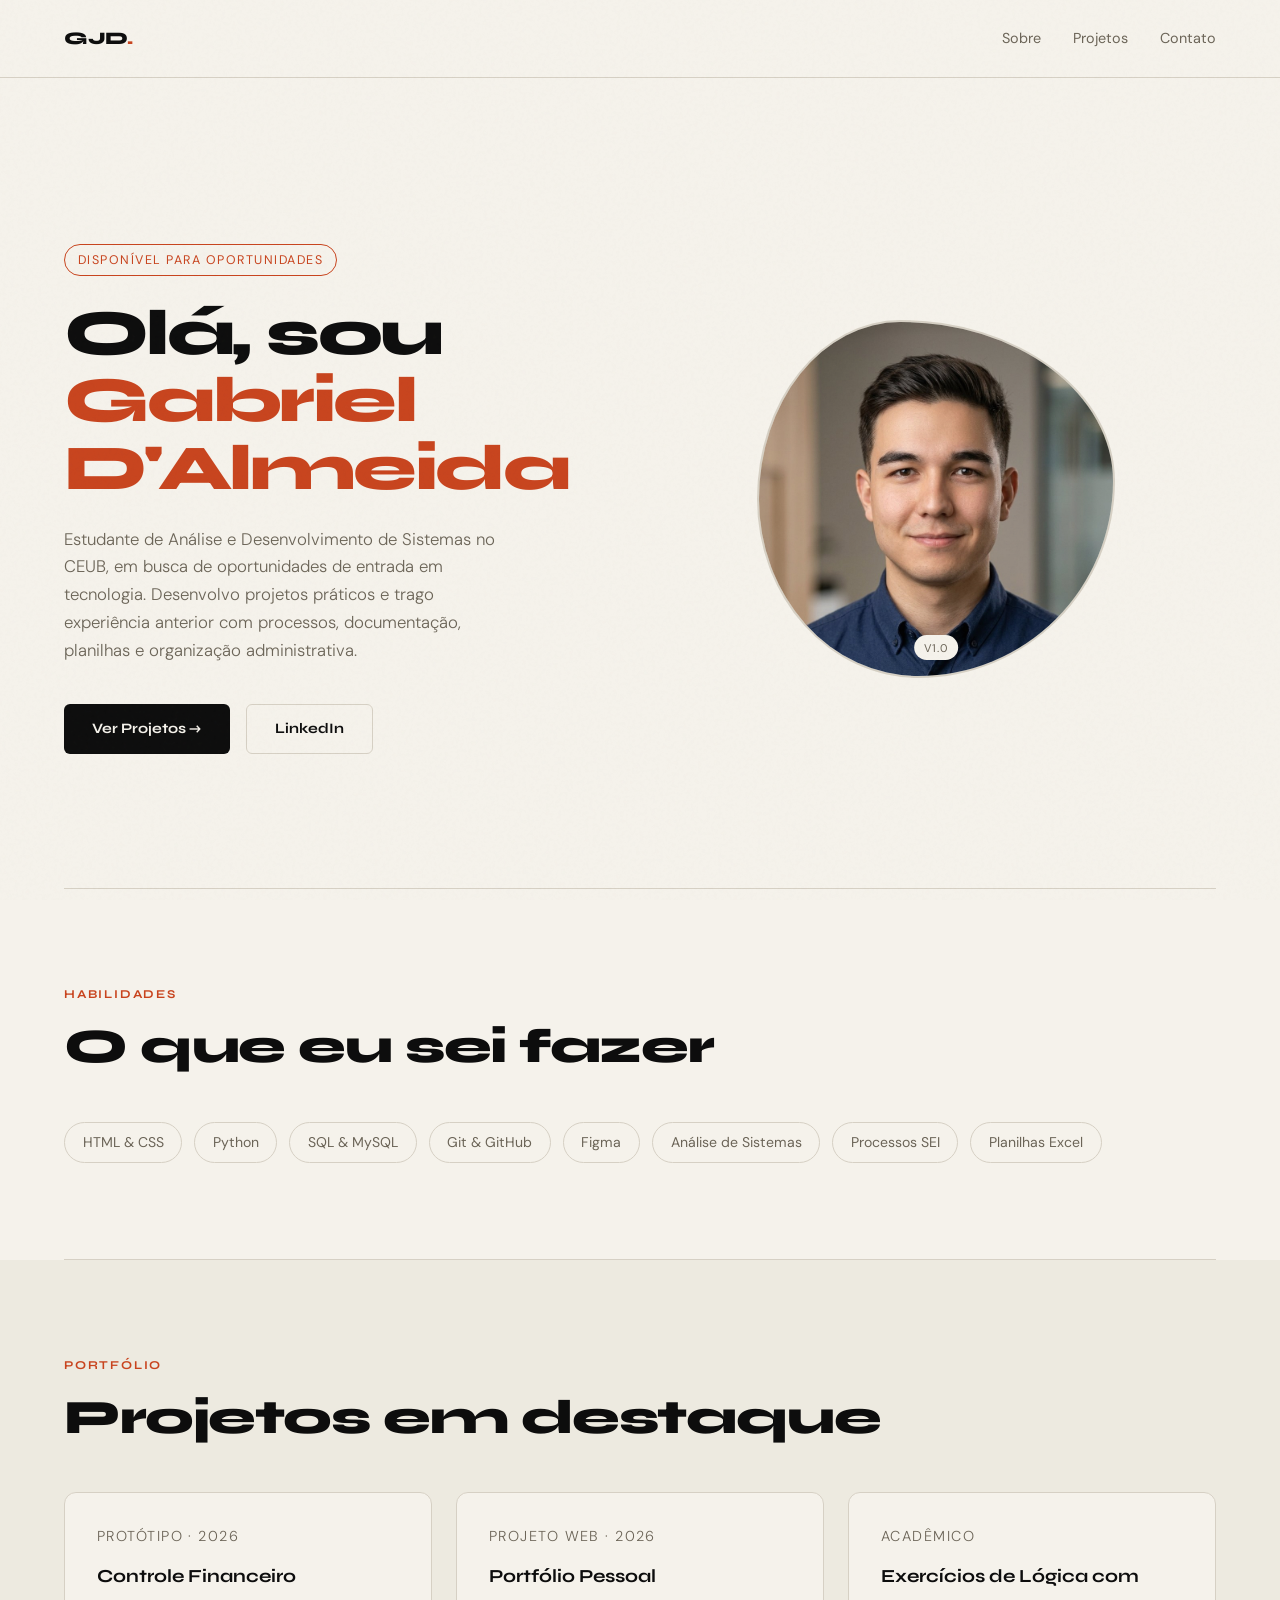
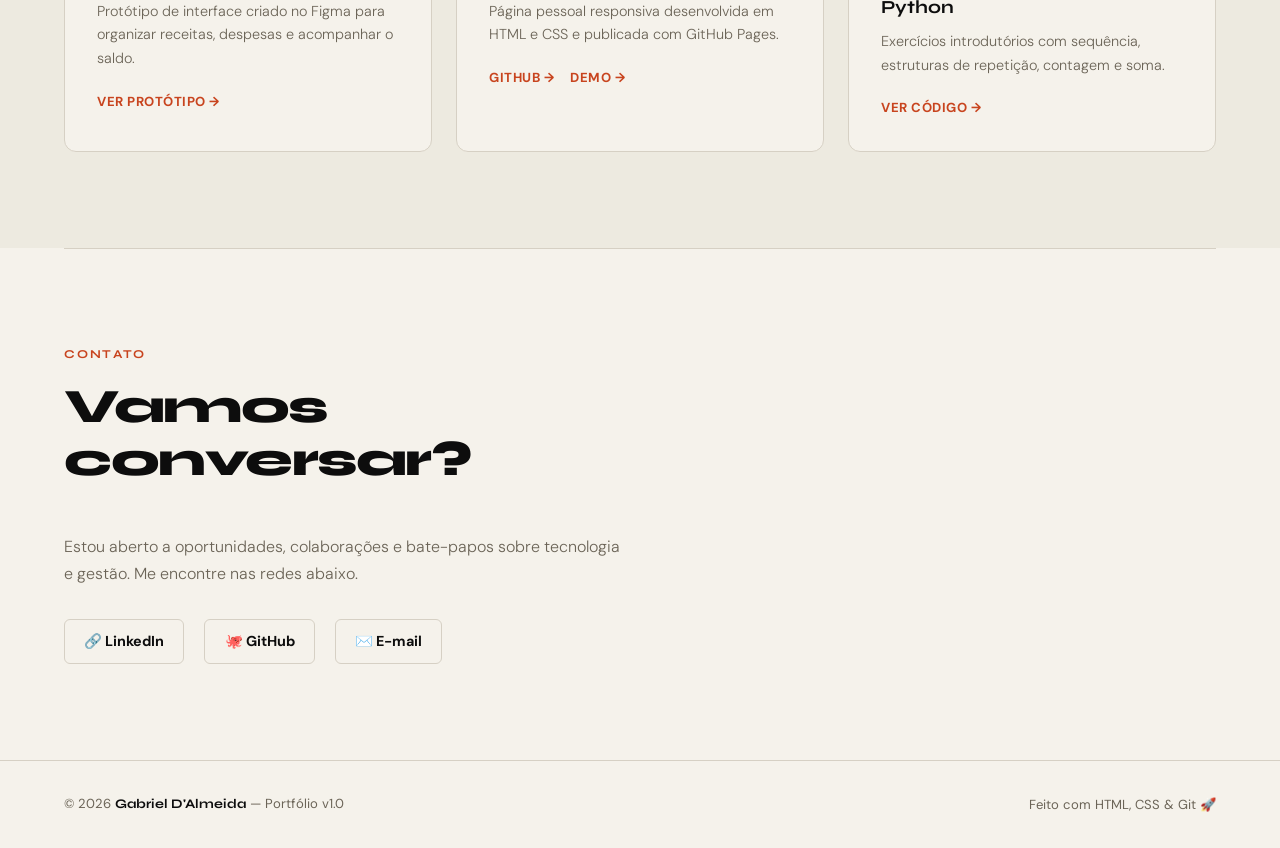
==== index.html @ 01bfbd23 "Publica portfólio na página inicial" ====
<!DOCTYPE html>
<html lang="pt-BR">
<head>
  <meta charset="UTF-8" />
  <meta name="viewport" content="width=device-width, initial-scale=1.0" />
  <title>Gabriel D'Almeida · Portfólio</title>
  <link href="https://fonts.googleapis.com/css2?family=Syne:wght@400;700;800&family=DM+Sans:ital,wght@0,300;0,400;1,300&display=swap" rel="stylesheet" />
  <style>
    :root {
      --ink:    #0d0d0d;
      --paper:  #f5f2eb;
      --accent: #c8441e;
      --muted:  #6b6457;
      --card:   #edeae0;
      --border: #d6d0c4;
      --ff-head: 'Syne', sans-serif;
      --ff-body: 'DM Sans', sans-serif;
      --ease:   cubic-bezier(.22,1,.36,1);
    }
    *, *::before, *::after { box-sizing: border-box; margin: 0; padding: 0; }
    html { scroll-behavior: smooth; }
    body { font-family: var(--ff-body); background: var(--paper); color: var(--ink); line-height: 1.65; overflow-x: hidden; }
    a { color: inherit; text-decoration: none; }
    body::before {
      content: ''; position: fixed; inset: 0;
      background-image: url("data:image/svg+xml,%3Csvg viewBox='0 0 256 256' xmlns='http://www.w3.org/2000/svg'%3E%3Cfilter id='n'%3E%3CfeTurbulence type='fractalNoise' baseFrequency='0.9' numOctaves='4' stitchTiles='stitch'/%3E%3C/filter%3E%3Crect width='100%25' height='100%25' filter='url(%23n)' opacity='0.04'/%3E%3C/svg%3E");
      pointer-events: none; z-index: 9999; opacity: .5;
    }
    nav { display: flex; justify-content: space-between; align-items: center; padding: 1.5rem 5vw; border-bottom: 1px solid var(--border); position: sticky; top: 0; background: var(--paper); z-index: 100; }
    .logo { font-family: var(--ff-head); font-weight: 800; font-size: 1.1rem; letter-spacing: -.02em; }
    .logo span { color: var(--accent); }
    .nav-links { display: flex; gap: 2rem; font-size: .9rem; color: var(--muted); }
    .nav-links a { transition: color .2s; }
    .nav-links a:hover { color: var(--ink); }
    .hero { display: grid; grid-template-columns: 1fr 1fr; gap: 2rem; align-items: center; padding: 8rem 5vw 6rem; min-height: 90vh; }
    .hero-tag { display: inline-block; font-size: .78rem; letter-spacing: .12em; text-transform: uppercase; color: var(--accent); border: 1px solid var(--accent); padding: .3rem .8rem; border-radius: 2rem; margin-bottom: 1.5rem; animation: fadeUp .6s var(--ease) both; }
    h1 { font-family: var(--ff-head); font-size: clamp(2.4rem, 5vw, 4.2rem); font-weight: 800; line-height: 1.05; letter-spacing: -.04em; animation: fadeUp .6s .1s var(--ease) both; }
    h1 em { font-style: normal; color: var(--accent); }
    .hero-bio { margin-top: 1.5rem; font-size: 1.05rem; color: var(--muted); font-weight: 300; max-width: 440px; animation: fadeUp .6s .2s var(--ease) both; }
    .hero-cta { margin-top: 2.5rem; display: flex; gap: 1rem; flex-wrap: wrap; animation: fadeUp .6s .3s var(--ease) both; }
    .btn { display: inline-flex; align-items: center; gap: .5rem; padding: .75rem 1.75rem; border-radius: .375rem; font-family: var(--ff-head); font-weight: 700; font-size: .9rem; transition: transform .2s var(--ease), box-shadow .2s; cursor: pointer; }
    .btn:hover { transform: translateY(-2px); box-shadow: 0 8px 24px rgba(0,0,0,.12); }
    .btn-primary { background: var(--ink); color: var(--paper); }
    .btn-ghost { border: 1.5px solid var(--border); color: var(--ink); }
    .hero-visual { display: flex; justify-content: center; align-items: center; animation: fadeUp .6s .2s var(--ease) both; }
    .avatar-wrap { width: clamp(220px, 28vw, 360px); aspect-ratio: 1; border-radius: 40% 60% 55% 45% / 50% 45% 55% 50%; background: var(--card); border: 2px solid var(--border); overflow: hidden; position: relative; }
    .avatar-wrap img { width: 100%; height: 100%; object-fit: cover; object-position: top center; }
    .avatar-label { position: absolute; bottom: 1rem; left: 50%; transform: translateX(-50%); font-size: .7rem; letter-spacing: .1em; text-transform: uppercase; color: var(--muted); background: var(--paper); padding: .2rem .6rem; border-radius: 1rem; white-space: nowrap; }
    section { padding: 6rem 5vw; }
    .section-label { font-family: var(--ff-head); font-weight: 700; font-size: .75rem; letter-spacing: .15em; text-transform: uppercase; color: var(--accent); margin-bottom: 1rem; }
    h2 { font-family: var(--ff-head); font-size: clamp(1.8rem, 4vw, 3rem); font-weight: 800; letter-spacing: -.03em; line-height: 1.1; margin-bottom: 3rem; }
    .divider { height: 1px; background: var(--border); margin: 0 5vw; }
    .skills-grid { display: flex; flex-wrap: wrap; gap: .75rem; }
    .skill-chip { padding: .5rem 1.1rem; border: 1px solid var(--border); border-radius: 2rem; font-size: .88rem; color: var(--muted); transition: border-color .2s, color .2s; }
    .skill-chip:hover { border-color: var(--accent); color: var(--ink); }
    #projetos { background: var(--card); }
    .projects-grid { display: grid; grid-template-columns: repeat(auto-fill, minmax(300px, 1fr)); gap: 1.5rem; }
    .project-card { background: var(--paper); border: 1px solid var(--border); border-radius: .75rem; padding: 2rem; transition: transform .25s var(--ease), box-shadow .25s; position: relative; overflow: hidden; }
    .project-card::before { content: ''; position: absolute; top: 0; left: 0; right: 0; height: 3px; background: var(--accent); transform: scaleX(0); transform-origin: left; transition: transform .3s var(--ease); }
    .project-card:hover { transform: translateY(-4px); box-shadow: 0 16px 40px rgba(0,0,0,.08); }
    .project-card:hover::before { transform: scaleX(1); }
    .project-type { font-size: .72rem; letter-spacing: .1em; text-transform: uppercase; color: var(--muted); margin-bottom: .75rem; }
    .project-card h3 { font-family: var(--ff-head); font-weight: 700; font-size: 1.15rem; margin-bottom: .5rem; }
    .project-card p { font-size: .9rem; color: var(--muted); font-weight: 300; }
    .project-links { margin-top: 1.25rem; display: flex; gap: 1rem; }
    .project-links a { font-size: .82rem; font-weight: 700; color: var(--accent); letter-spacing: .04em; text-transform: uppercase; transition: opacity .2s; }
    .project-links a:hover { opacity: .7; }
    .contact-inner { max-width: 560px; }
    .contact-inner p { color: var(--muted); font-weight: 300; margin-bottom: 2rem; }
    .social-links { display: flex; gap: 1.25rem; flex-wrap: wrap; }
    .social-link { display: flex; align-items: center; gap: .5rem; font-size: .9rem; font-weight: 700; border: 1.5px solid var(--border); padding: .6rem 1.2rem; border-radius: .375rem; transition: border-color .2s, background .2s; }
    .social-link:hover { border-color: var(--ink); background: var(--card); }
    footer { padding: 2rem 5vw; border-top: 1px solid var(--border); display: flex; justify-content: space-between; align-items: center; flex-wrap: wrap; gap: 1rem; font-size: .82rem; color: var(--muted); }
    footer strong { font-family: var(--ff-head); color: var(--ink); }
    @keyframes fadeUp { from { opacity: 0; transform: translateY(24px); } to { opacity: 1; transform: translateY(0); } }
    @media (max-width: 768px) {
      .hero { grid-template-columns: 1fr; padding: 5rem 5vw 3rem; min-height: auto; }
      .hero-visual { order: -1; }
      .avatar-wrap { width: 180px; }
      .nav-links { display: none; }
    }
  </style>
</head>
<body>

  <nav>
    <div class="logo">GJD<span>.</span></div>
    <div class="nav-links">
      <a href="#sobre">Sobre</a>
      <a href="#projetos">Projetos</a>
      <a href="#contato">Contato</a>
    </div>
  </nav>

  <section class="hero" id="sobre">
    <div class="hero-text">
      <span class="hero-tag">Disponível para oportunidades</span>
      <h1>Olá, sou<br /><em>Gabriel<br />D'Almeida</em></h1>
      <p class="hero-bio">
        Estudante de Análise e Desenvolvimento de Sistemas no CEUB, em busca de oportunidades de entrada em tecnologia. Desenvolvo projetos práticos e trago experiência anterior com processos, documentação, planilhas e organização administrativa.
      </p>
      <div class="hero-cta">
        <a href="#projetos" class="btn btn-primary">Ver Projetos →</a>
        <a href="https://linkedin.com/in/gabriel-d-almeida-02ba99199" target="_blank" class="btn btn-ghost">LinkedIn</a>
      </div>
    </div>
    <div class="hero-visual">
      <div class="avatar-wrap">
        <img src="[data-uri]" alt="Gabriel D'Almeida" />
        <span class="avatar-label">v1.0</span>
      </div>
    </div>
  </section>

  <div class="divider"></div>

  <section id="habilidades">
    <p class="section-label">Habilidades</p>
    <h2>O que eu sei fazer</h2>
    <div class="skills-grid">
      <span class="skill-chip">HTML &amp; CSS</span>
      <span class="skill-chip">Python</span>
      <span class="skill-chip">SQL &amp; MySQL</span>
      <span class="skill-chip">Git &amp; GitHub</span>
      <span class="skill-chip">Figma</span>
      <span class="skill-chip">Análise de Sistemas</span>
      <span class="skill-chip">Processos SEI</span>
      <span class="skill-chip">Planilhas Excel</span>
    </div>
  </section>

  <div class="divider"></div>

  <section id="projetos">
    <p class="section-label">Portfólio</p>
    <h2>Projetos em destaque</h2>
    <div class="projects-grid">

      <div class="project-card">
        <p class="project-type">Protótipo · 2026</p>
        <h3>Controle Financeiro</h3>
        <p>Protótipo de interface criado no Figma para organizar receitas, despesas e acompanhar o saldo.</p>
        <div class="project-links">
          <a href="https://www.figma.com/community/file/1637986220810727551" target="_blank">Ver protótipo →</a>
        </div>
      </div>

      <div class="project-card">
        <p class="project-type">Projeto web · 2026</p>
        <h3>Portfólio Pessoal</h3>
        <p>Página pessoal responsiva desenvolvida em HTML e CSS e publicada com GitHub Pages.</p>
        <div class="project-links">
          <a href="https://github.com/gabrieldalmeida0/g" target="_blank">GitHub →</a>
          <a href="https://gabrieldalmeida0.github.io/g" target="_blank">Demo →</a>
        </div>
      </div>

      <div class="project-card">
        <p class="project-type">Acadêmico</p>
        <h3>Exercícios de Lógica com Python</h3>
        <p>Exercícios introdutórios com sequência, estruturas de repetição, contagem e soma.</p>
        <div class="project-links">
          <a href="https://github.com/gabrieldalmeida0/g/blob/main/academico/exercicios-python/phyton1" target="_blank">Ver código →</a>
        </div>
      </div>

    </div>
  </section>

  <div class="divider"></div>

  <section id="contato">
    <p class="section-label">Contato</p>
    <div class="contact-inner">
      <h2>Vamos conversar?</h2>
      <p>Estou aberto a oportunidades, colaborações e bate-papos sobre tecnologia e gestão. Me encontre nas redes abaixo.</p>
      <div class="social-links">
        <a href="https://linkedin.com/in/gabriel-d-almeida-02ba99199" target="_blank" class="social-link">🔗 LinkedIn</a>
        <a href="https://github.com/gabrieldalmeida0" target="_blank" class="social-link">🐙 GitHub</a>
        <a href="mailto:gabrieljoseveras@gmail.com" class="social-link">✉️ E-mail</a>
      </div>
    </div>
  </section>

  <footer>
    <span>© 2026 <strong>Gabriel D'Almeida</strong> — Portfólio v1.0</span>
    <span>Feito com HTML, CSS &amp; Git 🚀</span>
  </footer>

</body>
</html>
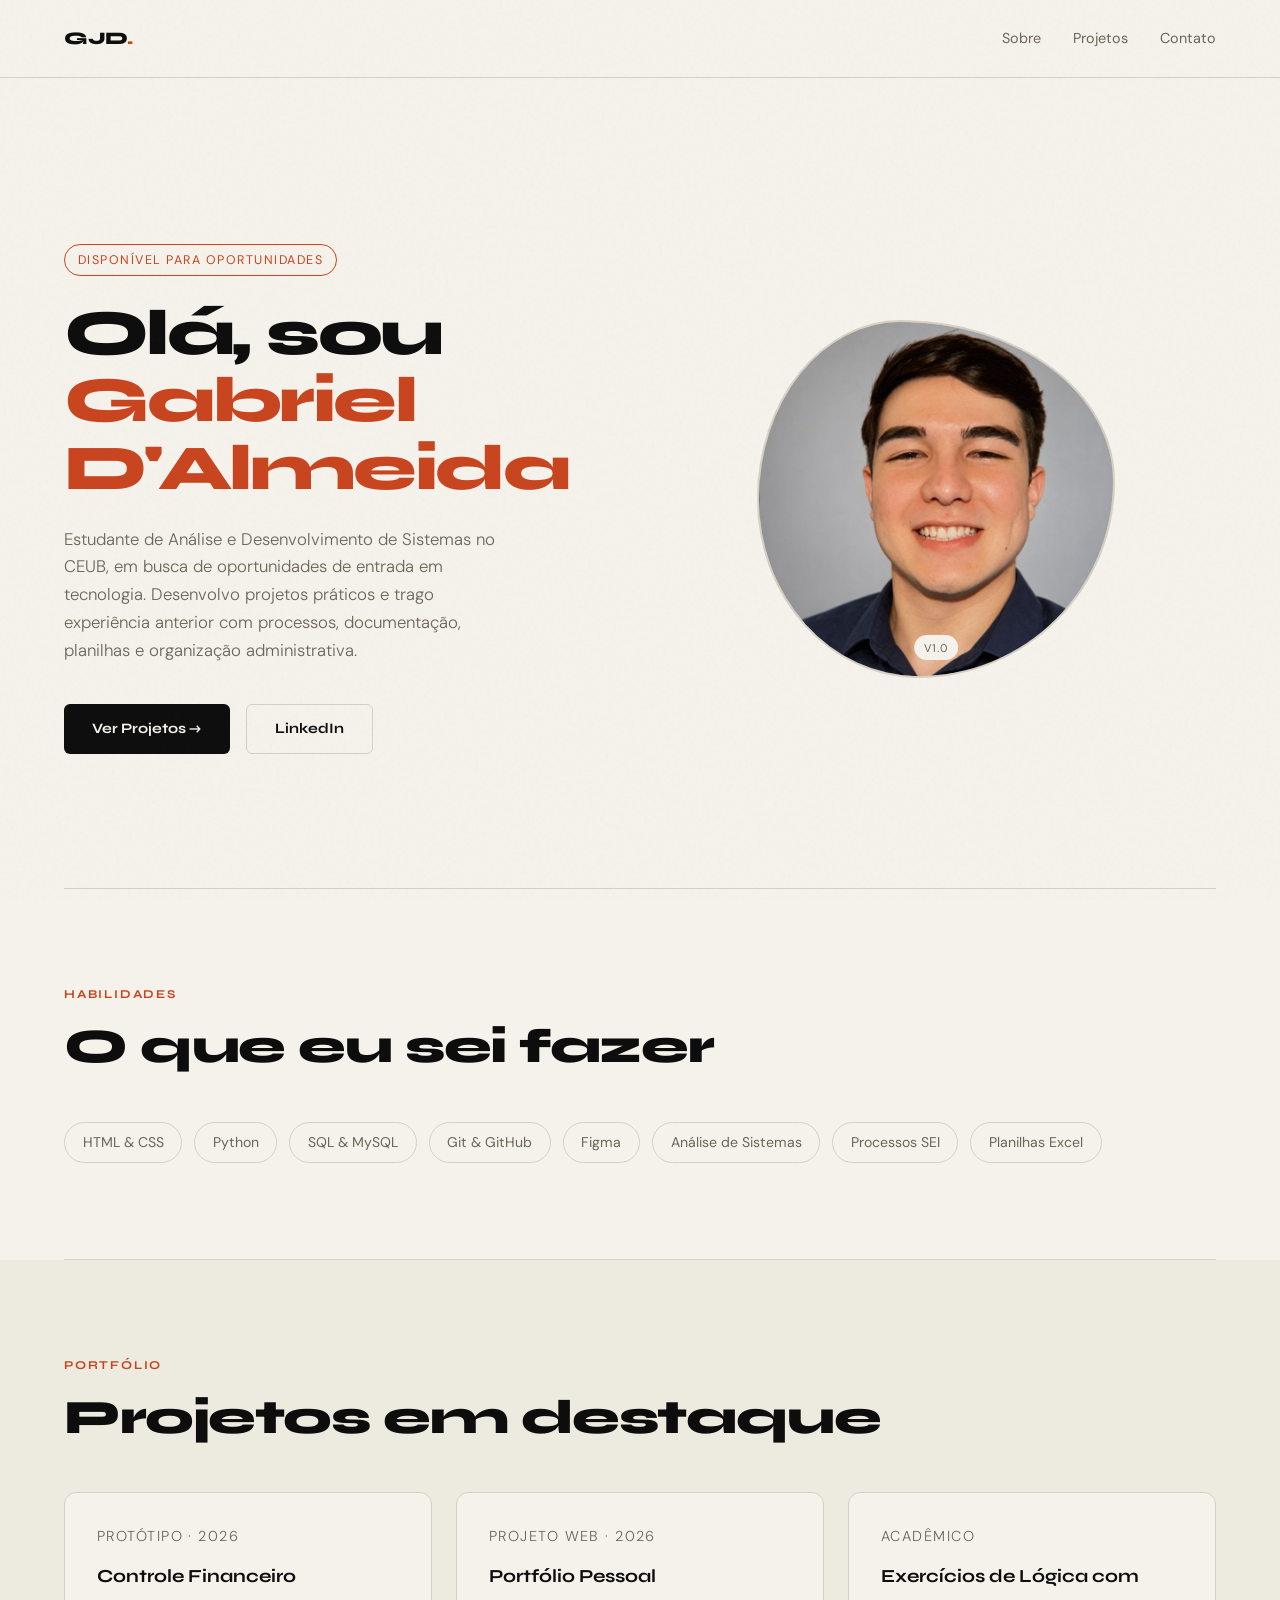
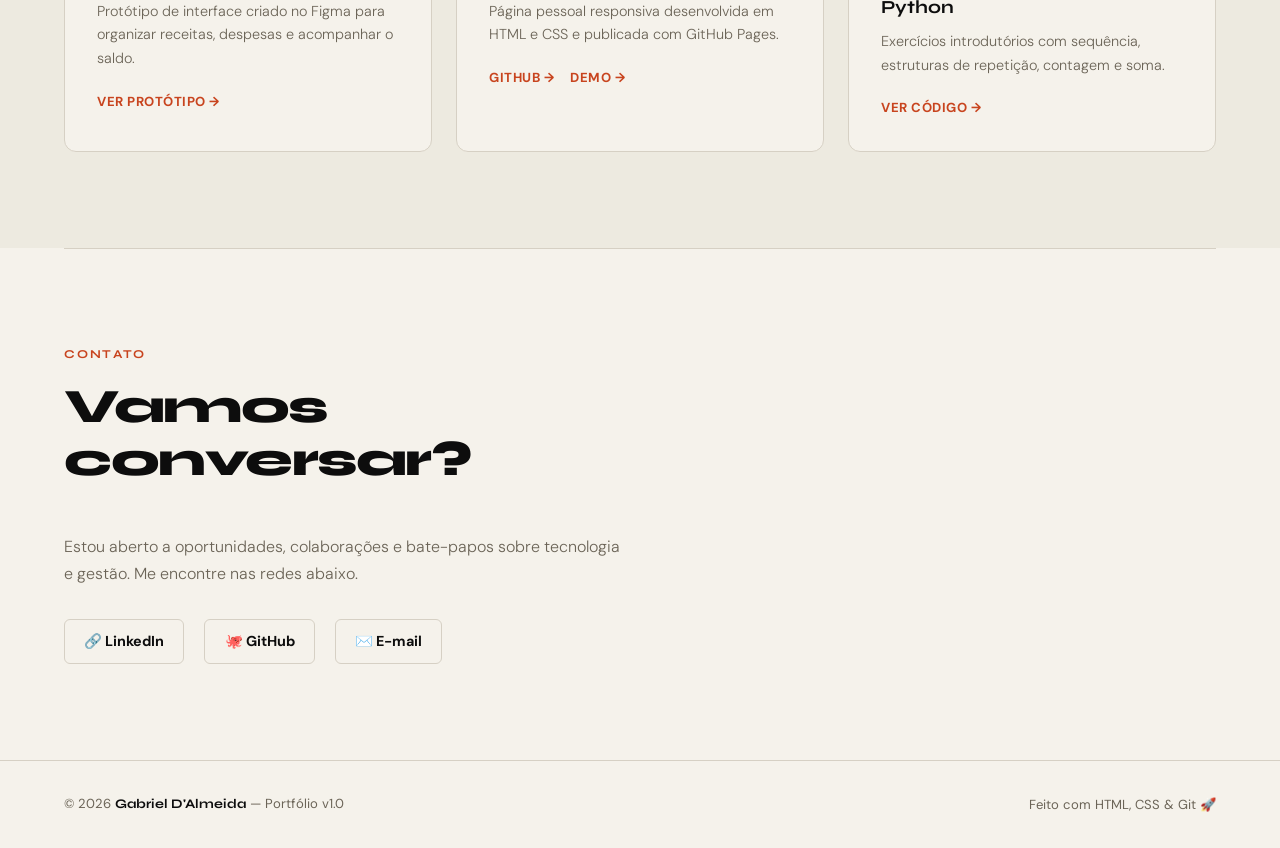
==== commit b35b3140: "Usa a mesma foto profissional do LinkedIn" ====
--- a/index.html
+++ b/index.html
@@ -44,7 +44,7 @@
     .btn-ghost { border: 1.5px solid var(--border); color: var(--ink); }
     .hero-visual { display: flex; justify-content: center; align-items: center; animation: fadeUp .6s .2s var(--ease) both; }
     .avatar-wrap { width: clamp(220px, 28vw, 360px); aspect-ratio: 1; border-radius: 40% 60% 55% 45% / 50% 45% 55% 50%; background: var(--card); border: 2px solid var(--border); overflow: hidden; position: relative; }
-    .avatar-wrap img { width: 100%; height: 100%; object-fit: cover; object-position: top center; }
+    .avatar-wrap img { width: 100%; height: 100%; object-fit: cover; object-position: center; transform: scale(1.17); }
     .avatar-label { position: absolute; bottom: 1rem; left: 50%; transform: translateX(-50%); font-size: .7rem; letter-spacing: .1em; text-transform: uppercase; color: var(--muted); background: var(--paper); padding: .2rem .6rem; border-radius: 1rem; white-space: nowrap; }
     section { padding: 6rem 5vw; }
     .section-label { font-family: var(--ff-head); font-weight: 700; font-size: .75rem; letter-spacing: .15em; text-transform: uppercase; color: var(--accent); margin-bottom: 1rem; }
@@ -106,7 +106,7 @@
     </div>
     <div class="hero-visual">
       <div class="avatar-wrap">
-        <img src="[data-uri]" alt="Gabriel D'Almeida" />
+        <img src="[data-uri]" alt="Gabriel D'Almeida" />
         <span class="avatar-label">v1.0</span>
       </div>
     </div>
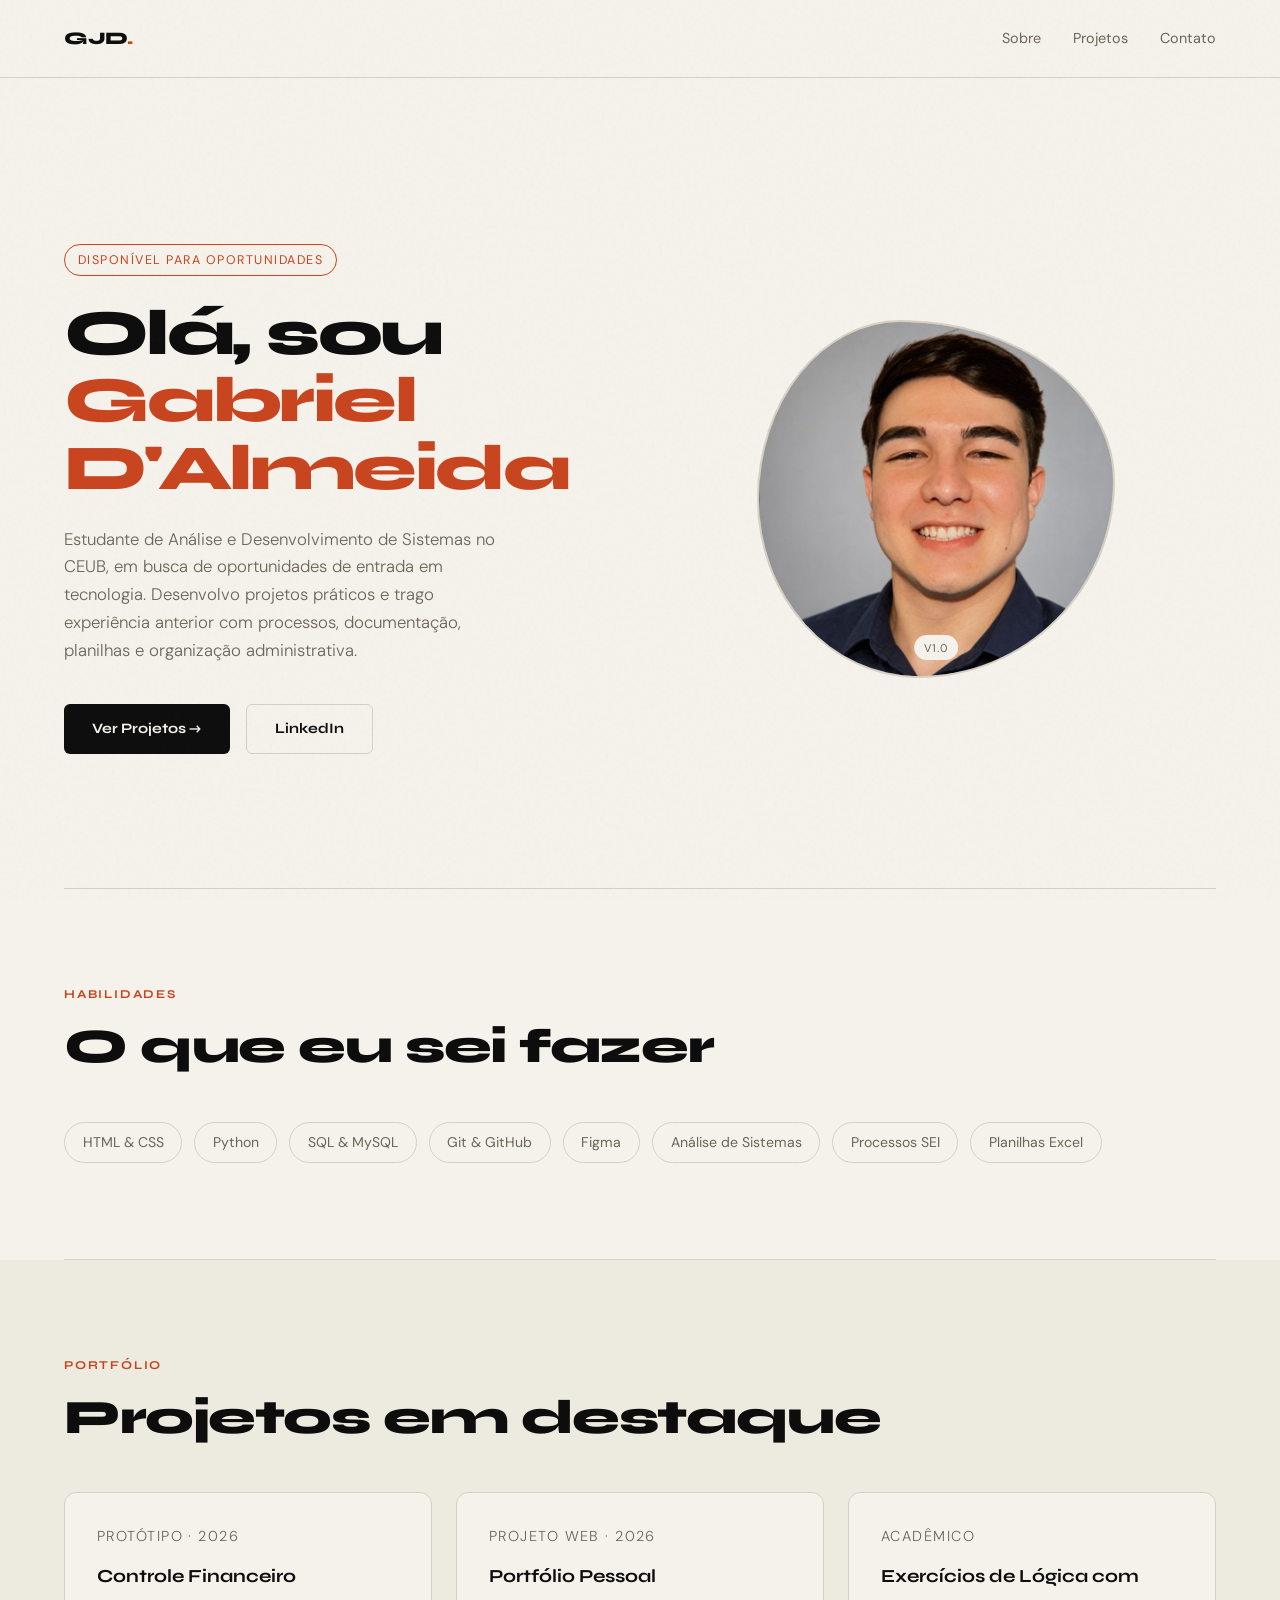
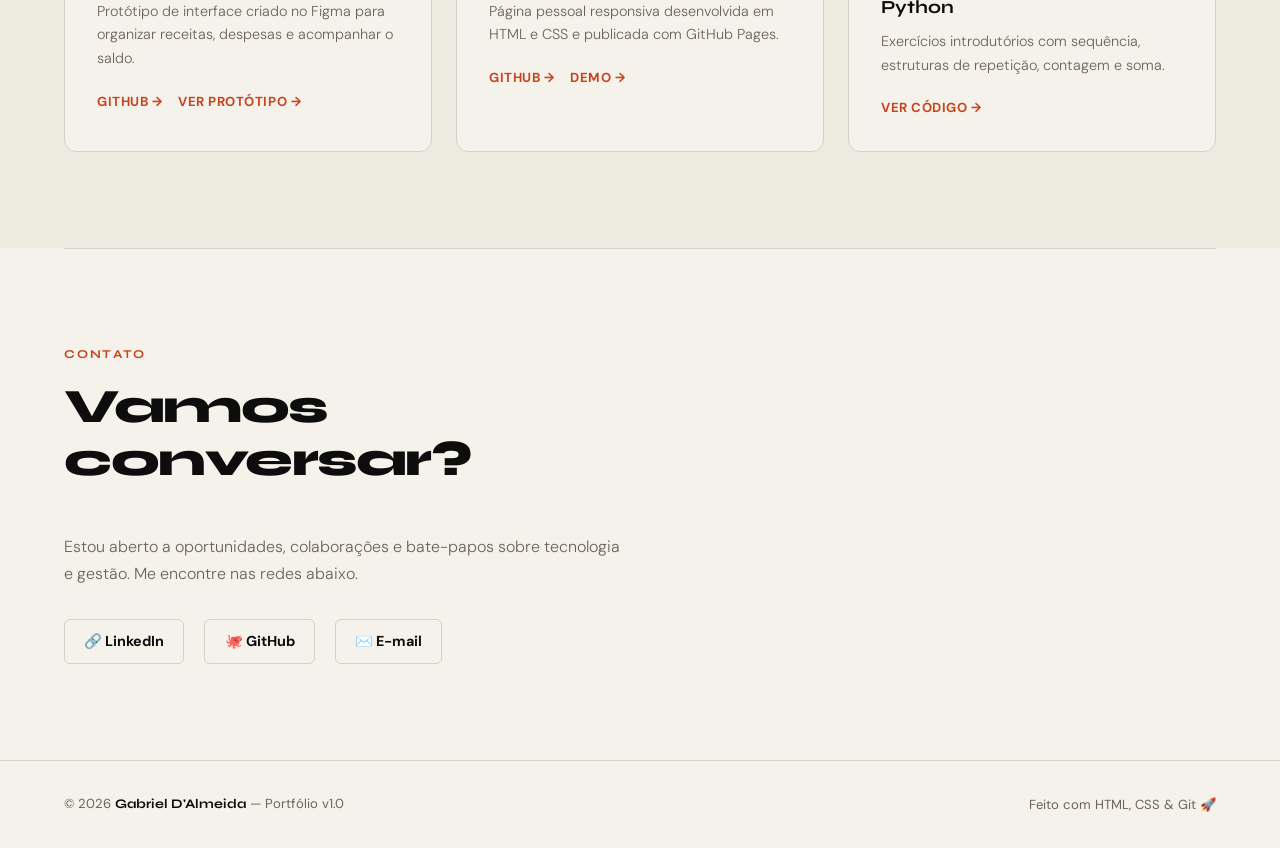
==== commit cb770211: "Atualiza links para os repositórios organizados" ====
--- a/index.html
+++ b/index.html
@@ -141,6 +141,7 @@
         <h3>Controle Financeiro</h3>
         <p>Protótipo de interface criado no Figma para organizar receitas, despesas e acompanhar o saldo.</p>
         <div class="project-links">
+          <a href="https://github.com/gabrieldalmeida0/finance-tracker-ui" target="_blank">GitHub →</a>
           <a href="https://www.figma.com/community/file/1637986220810727551" target="_blank">Ver protótipo →</a>
         </div>
       </div>
@@ -150,8 +151,8 @@
         <h3>Portfólio Pessoal</h3>
         <p>Página pessoal responsiva desenvolvida em HTML e CSS e publicada com GitHub Pages.</p>
         <div class="project-links">
-          <a href="https://github.com/gabrieldalmeida0/g" target="_blank">GitHub →</a>
-          <a href="https://gabrieldalmeida0.github.io/g" target="_blank">Demo →</a>
+          <a href="https://github.com/gabrieldalmeida0/portfolio" target="_blank">GitHub →</a>
+          <a href="https://gabrieldalmeida0.github.io/portfolio" target="_blank">Demo →</a>
         </div>
       </div>
 
@@ -160,7 +161,7 @@
         <h3>Exercícios de Lógica com Python</h3>
         <p>Exercícios introdutórios com sequência, estruturas de repetição, contagem e soma.</p>
         <div class="project-links">
-          <a href="https://github.com/gabrieldalmeida0/g/blob/main/academico/exercicios-python/phyton1" target="_blank">Ver código →</a>
+          <a href="https://github.com/gabrieldalmeida0/python-exercises" target="_blank">Ver código →</a>
         </div>
       </div>
 
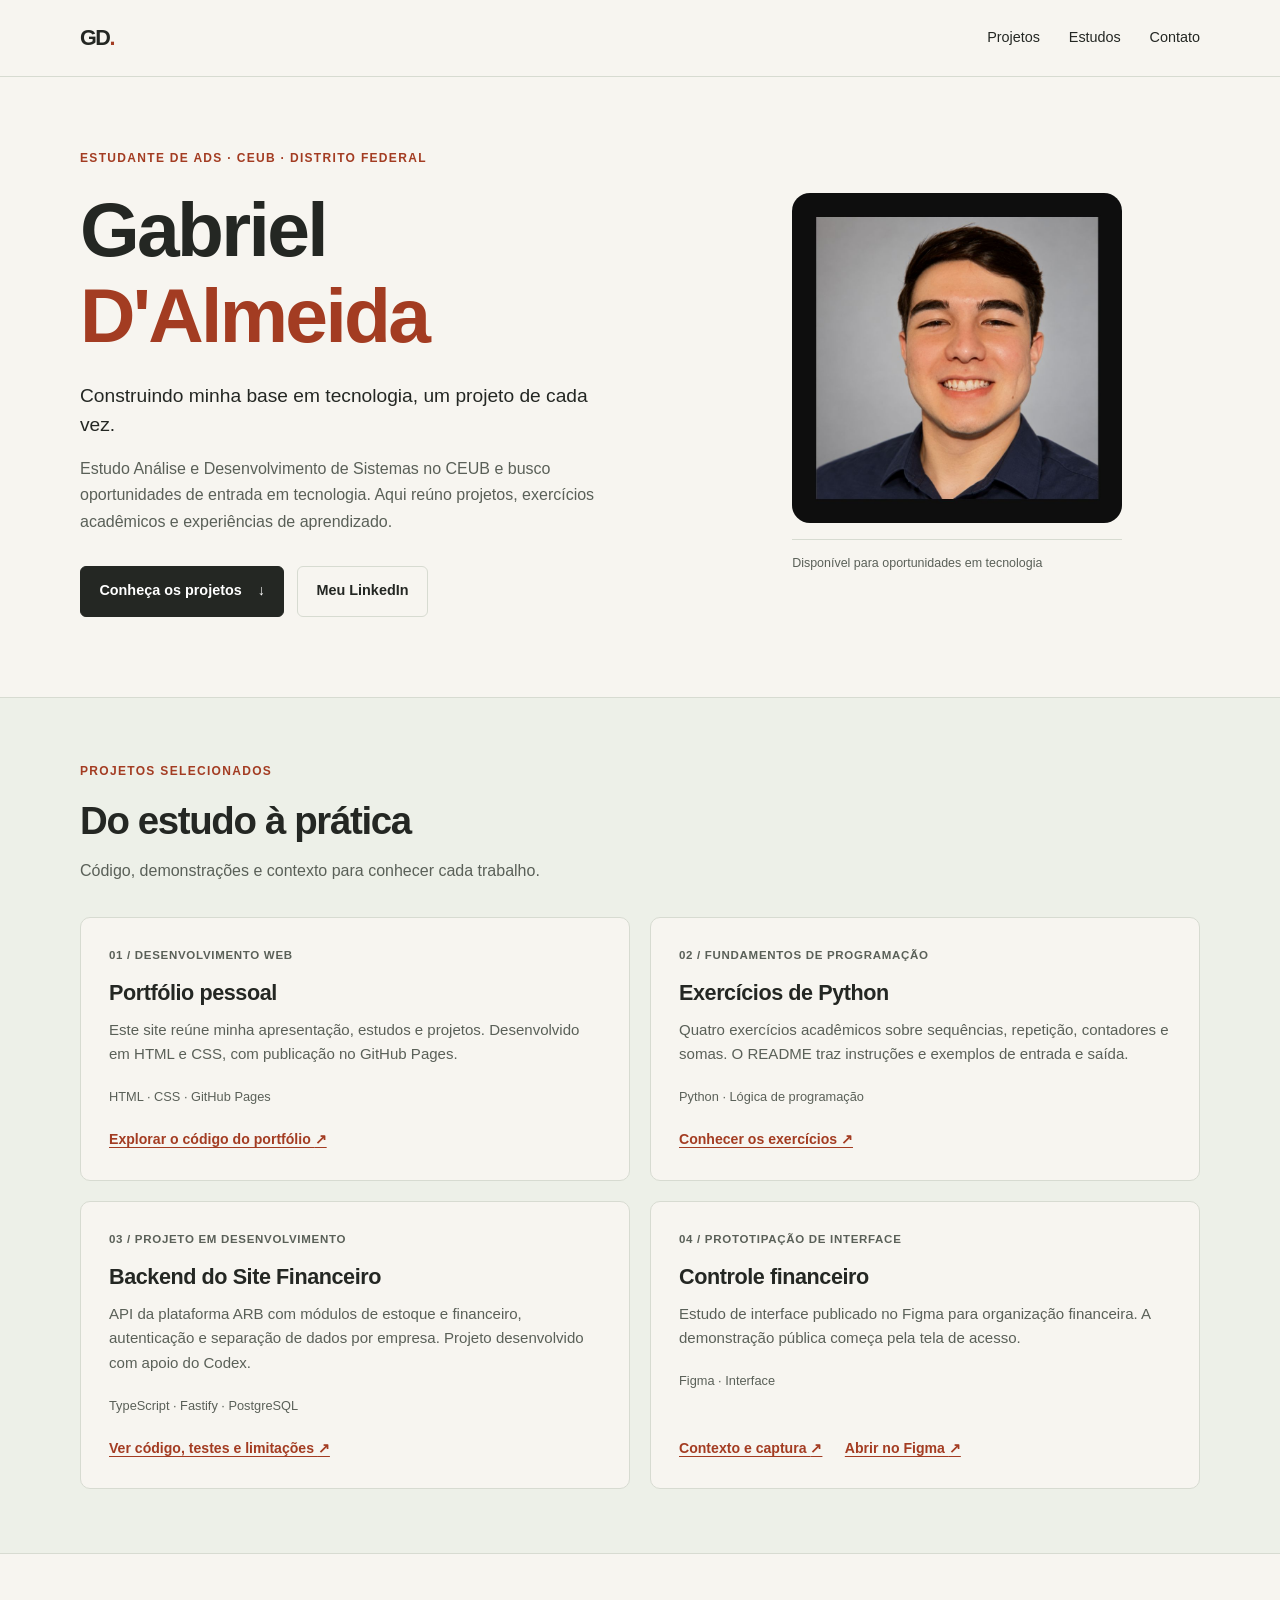
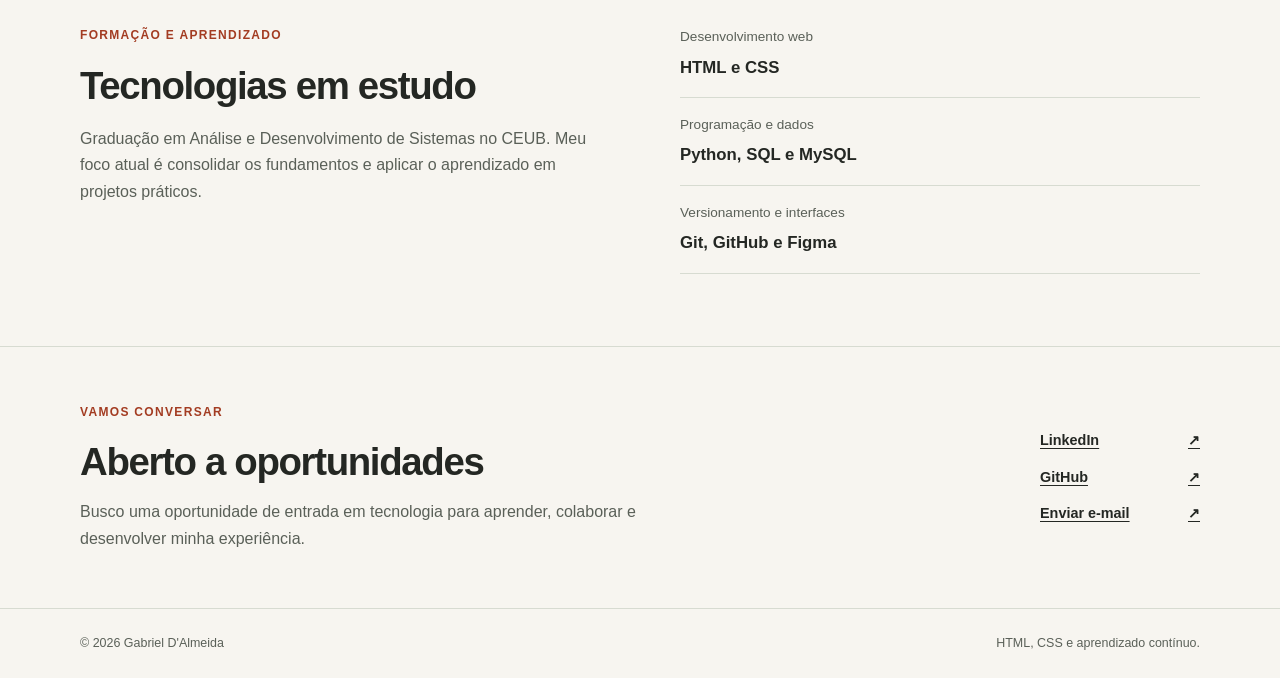
==== commit 91976f07: "Melhora apresentação, acessibilidade, layout móvel e projetos do portfólio" ====
--- a/index.html
+++ b/index.html
@@ -1,192 +1,91 @@
-<!DOCTYPE html>
+<!doctype html>
 <html lang="pt-BR">
 <head>
-  <meta charset="UTF-8" />
-  <meta name="viewport" content="width=device-width, initial-scale=1.0" />
-  <title>Gabriel D'Almeida · Portfólio</title>
-  <link href="https://fonts.googleapis.com/css2?family=Syne:wght@400;700;800&family=DM+Sans:ital,wght@0,300;0,400;1,300&display=swap" rel="stylesheet" />
-  <style>
-    :root {
-      --ink:    #0d0d0d;
-      --paper:  #f5f2eb;
-      --accent: #c8441e;
-      --muted:  #6b6457;
-      --card:   #edeae0;
-      --border: #d6d0c4;
-      --ff-head: 'Syne', sans-serif;
-      --ff-body: 'DM Sans', sans-serif;
-      --ease:   cubic-bezier(.22,1,.36,1);
-    }
-    *, *::before, *::after { box-sizing: border-box; margin: 0; padding: 0; }
-    html { scroll-behavior: smooth; }
-    body { font-family: var(--ff-body); background: var(--paper); color: var(--ink); line-height: 1.65; overflow-x: hidden; }
-    a { color: inherit; text-decoration: none; }
-    body::before {
-      content: ''; position: fixed; inset: 0;
-      background-image: url("data:image/svg+xml,%3Csvg viewBox='0 0 256 256' xmlns='http://www.w3.org/2000/svg'%3E%3Cfilter id='n'%3E%3CfeTurbulence type='fractalNoise' baseFrequency='0.9' numOctaves='4' stitchTiles='stitch'/%3E%3C/filter%3E%3Crect width='100%25' height='100%25' filter='url(%23n)' opacity='0.04'/%3E%3C/svg%3E");
-      pointer-events: none; z-index: 9999; opacity: .5;
-    }
-    nav { display: flex; justify-content: space-between; align-items: center; padding: 1.5rem 5vw; border-bottom: 1px solid var(--border); position: sticky; top: 0; background: var(--paper); z-index: 100; }
-    .logo { font-family: var(--ff-head); font-weight: 800; font-size: 1.1rem; letter-spacing: -.02em; }
-    .logo span { color: var(--accent); }
-    .nav-links { display: flex; gap: 2rem; font-size: .9rem; color: var(--muted); }
-    .nav-links a { transition: color .2s; }
-    .nav-links a:hover { color: var(--ink); }
-    .hero { display: grid; grid-template-columns: 1fr 1fr; gap: 2rem; align-items: center; padding: 8rem 5vw 6rem; min-height: 90vh; }
-    .hero-tag { display: inline-block; font-size: .78rem; letter-spacing: .12em; text-transform: uppercase; color: var(--accent); border: 1px solid var(--accent); padding: .3rem .8rem; border-radius: 2rem; margin-bottom: 1.5rem; animation: fadeUp .6s var(--ease) both; }
-    h1 { font-family: var(--ff-head); font-size: clamp(2.4rem, 5vw, 4.2rem); font-weight: 800; line-height: 1.05; letter-spacing: -.04em; animation: fadeUp .6s .1s var(--ease) both; }
-    h1 em { font-style: normal; color: var(--accent); }
-    .hero-bio { margin-top: 1.5rem; font-size: 1.05rem; color: var(--muted); font-weight: 300; max-width: 440px; animation: fadeUp .6s .2s var(--ease) both; }
-    .hero-cta { margin-top: 2.5rem; display: flex; gap: 1rem; flex-wrap: wrap; animation: fadeUp .6s .3s var(--ease) both; }
-    .btn { display: inline-flex; align-items: center; gap: .5rem; padding: .75rem 1.75rem; border-radius: .375rem; font-family: var(--ff-head); font-weight: 700; font-size: .9rem; transition: transform .2s var(--ease), box-shadow .2s; cursor: pointer; }
-    .btn:hover { transform: translateY(-2px); box-shadow: 0 8px 24px rgba(0,0,0,.12); }
-    .btn-primary { background: var(--ink); color: var(--paper); }
-    .btn-ghost { border: 1.5px solid var(--border); color: var(--ink); }
-    .hero-visual { display: flex; justify-content: center; align-items: center; animation: fadeUp .6s .2s var(--ease) both; }
-    .avatar-wrap { width: clamp(220px, 28vw, 360px); aspect-ratio: 1; border-radius: 40% 60% 55% 45% / 50% 45% 55% 50%; background: var(--card); border: 2px solid var(--border); overflow: hidden; position: relative; }
-    .avatar-wrap img { width: 100%; height: 100%; object-fit: cover; object-position: center; transform: scale(1.17); }
-    .avatar-label { position: absolute; bottom: 1rem; left: 50%; transform: translateX(-50%); font-size: .7rem; letter-spacing: .1em; text-transform: uppercase; color: var(--muted); background: var(--paper); padding: .2rem .6rem; border-radius: 1rem; white-space: nowrap; }
-    section { padding: 6rem 5vw; }
-    .section-label { font-family: var(--ff-head); font-weight: 700; font-size: .75rem; letter-spacing: .15em; text-transform: uppercase; color: var(--accent); margin-bottom: 1rem; }
-    h2 { font-family: var(--ff-head); font-size: clamp(1.8rem, 4vw, 3rem); font-weight: 800; letter-spacing: -.03em; line-height: 1.1; margin-bottom: 3rem; }
-    .divider { height: 1px; background: var(--border); margin: 0 5vw; }
-    .skills-grid { display: flex; flex-wrap: wrap; gap: .75rem; }
-    .skill-chip { padding: .5rem 1.1rem; border: 1px solid var(--border); border-radius: 2rem; font-size: .88rem; color: var(--muted); transition: border-color .2s, color .2s; }
-    .skill-chip:hover { border-color: var(--accent); color: var(--ink); }
-    #projetos { background: var(--card); }
-    .projects-grid { display: grid; grid-template-columns: repeat(auto-fill, minmax(300px, 1fr)); gap: 1.5rem; }
-    .project-card { background: var(--paper); border: 1px solid var(--border); border-radius: .75rem; padding: 2rem; transition: transform .25s var(--ease), box-shadow .25s; position: relative; overflow: hidden; }
-    .project-card::before { content: ''; position: absolute; top: 0; left: 0; right: 0; height: 3px; background: var(--accent); transform: scaleX(0); transform-origin: left; transition: transform .3s var(--ease); }
-    .project-card:hover { transform: translateY(-4px); box-shadow: 0 16px 40px rgba(0,0,0,.08); }
-    .project-card:hover::before { transform: scaleX(1); }
-    .project-type { font-size: .72rem; letter-spacing: .1em; text-transform: uppercase; color: var(--muted); margin-bottom: .75rem; }
-    .project-card h3 { font-family: var(--ff-head); font-weight: 700; font-size: 1.15rem; margin-bottom: .5rem; }
-    .project-card p { font-size: .9rem; color: var(--muted); font-weight: 300; }
-    .project-links { margin-top: 1.25rem; display: flex; gap: 1rem; }
-    .project-links a { font-size: .82rem; font-weight: 700; color: var(--accent); letter-spacing: .04em; text-transform: uppercase; transition: opacity .2s; }
-    .project-links a:hover { opacity: .7; }
-    .contact-inner { max-width: 560px; }
-    .contact-inner p { color: var(--muted); font-weight: 300; margin-bottom: 2rem; }
-    .social-links { display: flex; gap: 1.25rem; flex-wrap: wrap; }
-    .social-link { display: flex; align-items: center; gap: .5rem; font-size: .9rem; font-weight: 700; border: 1.5px solid var(--border); padding: .6rem 1.2rem; border-radius: .375rem; transition: border-color .2s, background .2s; }
-    .social-link:hover { border-color: var(--ink); background: var(--card); }
-    footer { padding: 2rem 5vw; border-top: 1px solid var(--border); display: flex; justify-content: space-between; align-items: center; flex-wrap: wrap; gap: 1rem; font-size: .82rem; color: var(--muted); }
-    footer strong { font-family: var(--ff-head); color: var(--ink); }
-    @keyframes fadeUp { from { opacity: 0; transform: translateY(24px); } to { opacity: 1; transform: translateY(0); } }
-    @media (max-width: 768px) {
-      .hero { grid-template-columns: 1fr; padding: 5rem 5vw 3rem; min-height: auto; }
-      .hero-visual { order: -1; }
-      .avatar-wrap { width: 180px; }
-      .nav-links { display: none; }
-    }
-  </style>
+  <meta charset="utf-8">
+  <meta name="viewport" content="width=device-width, initial-scale=1">
+  <title>Gabriel D'Almeida | Estudante de ADS no CEUB</title>
+  <meta name="description" content="Estudante de ADS no CEUB em busca de oportunidades de entrada em tecnologia. Conheça meus projetos, exercícios de Python e estudos de interfaces.">
+  <link rel="canonical" href="https://gabrieldalmeida0.github.io/portfolio/">
+  <meta property="og:type" content="website">
+  <meta property="og:locale" content="pt_BR">
+  <meta property="og:title" content="Gabriel D'Almeida | Portfólio">
+  <meta property="og:description" content="Estudante de ADS no CEUB. Projetos, exercícios e aprendizado em tecnologia.">
+  <meta property="og:url" content="https://gabrieldalmeida0.github.io/portfolio/">
+  <meta property="og:image" content="https://gabrieldalmeida0.github.io/portfolio/assets/gabriel.jpg">
+  <meta property="og:image:alt" content="Foto de Gabriel D'Almeida">
+  <meta name="twitter:card" content="summary">
+  <meta name="twitter:title" content="Gabriel D'Almeida | Portfólio">
+  <meta name="twitter:description" content="Estudante de ADS no CEUB em busca de oportunidades de entrada em tecnologia.">
+  <meta name="twitter:image" content="https://gabrieldalmeida0.github.io/portfolio/assets/gabriel.jpg">
+  <meta name="twitter:image:alt" content="Foto de Gabriel D'Almeida">
+  <meta name="theme-color" content="#f7f5f0">
+  <link rel="icon" href="assets/favicon.svg" type="image/svg+xml">
+  <link rel="stylesheet" href="assets/styles.css">
 </head>
 <body>
-
-  <nav>
-    <div class="logo">GJD<span>.</span></div>
-    <div class="nav-links">
-      <a href="#sobre">Sobre</a>
-      <a href="#projetos">Projetos</a>
-      <a href="#contato">Contato</a>
-    </div>
-  </nav>
-
-  <section class="hero" id="sobre">
-    <div class="hero-text">
-      <span class="hero-tag">Disponível para oportunidades</span>
-      <h1>Olá, sou<br /><em>Gabriel<br />D'Almeida</em></h1>
-      <p class="hero-bio">
-        Estudante de Análise e Desenvolvimento de Sistemas no CEUB, em busca de oportunidades de entrada em tecnologia. Desenvolvo projetos práticos e trago experiência anterior com processos, documentação, planilhas e organização administrativa.
-      </p>
-      <div class="hero-cta">
-        <a href="#projetos" class="btn btn-primary">Ver Projetos →</a>
-        <a href="https://linkedin.com/in/gabriel-d-almeida-02ba99199" target="_blank" class="btn btn-ghost">LinkedIn</a>
+  <a class="skip-link" href="#conteudo">Pular para o conteúdo</a>
+  <header class="site-header">
+    <nav class="container navigation" aria-label="Navegação principal">
+      <a class="brand" href="#sobre" aria-label="Gabriel D'Almeida, início">GD<span>.</span></a>
+      <div class="nav-links"><a href="#projetos">Projetos</a><a href="#estudos">Estudos</a><a href="#contato">Contato</a></div>
+    </nav>
+  </header>
+  <main id="conteudo">
+    <section class="container hero" id="sobre" aria-labelledby="apresentacao">
+      <div>
+        <p class="eyebrow">Estudante de ADS · CEUB · Distrito Federal</p>
+        <h1 id="apresentacao">Gabriel<br><span>D'Almeida</span></h1>
+        <p class="intro">Construindo minha base em tecnologia, um projeto de cada vez.</p>
+        <p class="hero-description">Estudo Análise e Desenvolvimento de Sistemas no CEUB e busco oportunidades de entrada em tecnologia. Aqui reúno projetos, exercícios acadêmicos e experiências de aprendizado.</p>
+        <div class="actions"><a class="button primary" href="#projetos">Conheça os projetos <span aria-hidden="true">↓</span></a><a class="button secondary" href="https://www.linkedin.com/in/gabriel-d-almeida-02ba99199/">Meu LinkedIn</a></div>
       </div>
-    </div>
-    <div class="hero-visual">
-      <div class="avatar-wrap">
-        <img src="[data-uri]" alt="Gabriel D'Almeida" />
-        <span class="avatar-label">v1.0</span>
-      </div>
-    </div>
-  </section>
-
-  <div class="divider"></div>
-
-  <section id="habilidades">
-    <p class="section-label">Habilidades</p>
-    <h2>O que eu sei fazer</h2>
-    <div class="skills-grid">
-      <span class="skill-chip">HTML &amp; CSS</span>
-      <span class="skill-chip">Python</span>
-      <span class="skill-chip">SQL &amp; MySQL</span>
-      <span class="skill-chip">Git &amp; GitHub</span>
-      <span class="skill-chip">Figma</span>
-      <span class="skill-chip">Análise de Sistemas</span>
-      <span class="skill-chip">Processos SEI</span>
-      <span class="skill-chip">Planilhas Excel</span>
-    </div>
-  </section>
-
-  <div class="divider"></div>
-
-  <section id="projetos">
-    <p class="section-label">Portfólio</p>
-    <h2>Projetos em destaque</h2>
-    <div class="projects-grid">
-
-      <div class="project-card">
-        <p class="project-type">Protótipo · 2026</p>
-        <h3>Controle Financeiro</h3>
-        <p>Protótipo de interface criado no Figma para organizar receitas, despesas e acompanhar o saldo.</p>
-        <div class="project-links">
-          <a href="https://github.com/gabrieldalmeida0/finance-tracker-ui" target="_blank">GitHub →</a>
-          <a href="https://www.figma.com/community/file/1637986220810727551" target="_blank">Ver protótipo →</a>
+      <figure class="portrait"><img src="assets/gabriel.jpg" alt="Gabriel D'Almeida" width="400" height="400" fetchpriority="high"><figcaption>Disponível para oportunidades em tecnologia</figcaption></figure>
+    </section>
+    <section class="projects-section" id="projetos" aria-labelledby="titulo-projetos">
+      <div class="container">
+        <p class="eyebrow">Projetos selecionados</p>
+        <h2 id="titulo-projetos">Do estudo à prática</h2>
+        <p class="section-description">Código, demonstrações e contexto para conhecer cada trabalho.</p>
+        <div class="projects-grid">
+          <article class="project-card">
+            <p class="project-kind">01 / Desenvolvimento web</p>
+            <h3>Portfólio pessoal</h3>
+            <p>Este site reúne minha apresentação, estudos e projetos. Desenvolvido em HTML e CSS, com publicação no GitHub Pages.</p>
+            <p class="project-tech">HTML · CSS · GitHub Pages</p>
+            <a class="project-link" href="https://github.com/gabrieldalmeida0/portfolio">Explorar o código do portfólio <span aria-hidden="true">↗</span></a>
+          </article>
+          <article class="project-card">
+            <p class="project-kind">02 / Fundamentos de programação</p>
+            <h3>Exercícios de Python</h3>
+            <p>Quatro exercícios acadêmicos sobre sequências, repetição, contadores e somas. O README traz instruções e exemplos de entrada e saída.</p>
+            <p class="project-tech">Python · Lógica de programação</p>
+            <a class="project-link" href="https://github.com/gabrieldalmeida0/python-exercises">Conhecer os exercícios <span aria-hidden="true">↗</span></a>
+          </article>
+          <article class="project-card">
+            <p class="project-kind">03 / Projeto em desenvolvimento</p>
+            <h3>Backend do Site Financeiro</h3>
+            <p>API da plataforma ARB com módulos de estoque e financeiro, autenticação e separação de dados por empresa. Projeto desenvolvido com apoio do Codex.</p>
+            <p class="project-tech">TypeScript · Fastify · PostgreSQL</p>
+            <a class="project-link" href="https://github.com/gabrieldalmeida0/arb-finance-backend">Ver código, testes e limitações <span aria-hidden="true">↗</span></a>
+          </article>
+          <article class="project-card">
+            <p class="project-kind">04 / Prototipação de interface</p>
+            <h3>Controle financeiro</h3>
+            <p>Estudo de interface publicado no Figma para organização financeira. A demonstração pública começa pela tela de acesso.</p>
+            <p class="project-tech">Figma · Interface</p>
+            <div class="project-actions"><a class="project-link" href="https://github.com/gabrieldalmeida0/finance-tracker-ui">Contexto e captura <span aria-hidden="true">↗</span></a><a class="project-link" href="https://www.figma.com/community/file/1637986220810727551">Abrir no Figma <span aria-hidden="true">↗</span></a></div>
+          </article>
         </div>
       </div>
-
-      <div class="project-card">
-        <p class="project-type">Projeto web · 2026</p>
-        <h3>Portfólio Pessoal</h3>
-        <p>Página pessoal responsiva desenvolvida em HTML e CSS e publicada com GitHub Pages.</p>
-        <div class="project-links">
-          <a href="https://github.com/gabrieldalmeida0/portfolio" target="_blank">GitHub →</a>
-          <a href="https://gabrieldalmeida0.github.io/portfolio" target="_blank">Demo →</a>
-        </div>
-      </div>
-
-      <div class="project-card">
-        <p class="project-type">Acadêmico</p>
-        <h3>Exercícios de Lógica com Python</h3>
-        <p>Exercícios introdutórios com sequência, estruturas de repetição, contagem e soma.</p>
-        <div class="project-links">
-          <a href="https://github.com/gabrieldalmeida0/python-exercises" target="_blank">Ver código →</a>
-        </div>
-      </div>
-
-    </div>
-  </section>
-
-  <div class="divider"></div>
-
-  <section id="contato">
-    <p class="section-label">Contato</p>
-    <div class="contact-inner">
-      <h2>Vamos conversar?</h2>
-      <p>Estou aberto a oportunidades, colaborações e bate-papos sobre tecnologia e gestão. Me encontre nas redes abaixo.</p>
-      <div class="social-links">
-        <a href="https://linkedin.com/in/gabriel-d-almeida-02ba99199" target="_blank" class="social-link">🔗 LinkedIn</a>
-        <a href="https://github.com/gabrieldalmeida0" target="_blank" class="social-link">🐙 GitHub</a>
-        <a href="mailto:gabrieljoseveras@gmail.com" class="social-link">✉️ E-mail</a>
-      </div>
-    </div>
-  </section>
-
-  <footer>
-    <span>© 2026 <strong>Gabriel D'Almeida</strong> — Portfólio v1.0</span>
-    <span>Feito com HTML, CSS &amp; Git 🚀</span>
-  </footer>
-
+    </section>
+    <section class="container studies" id="estudos" aria-labelledby="titulo-estudos">
+      <div><p class="eyebrow">Formação e aprendizado</p><h2 id="titulo-estudos">Tecnologias em estudo</h2><p>Graduação em Análise e Desenvolvimento de Sistemas no CEUB. Meu foco atual é consolidar os fundamentos e aplicar o aprendizado em projetos práticos.</p></div>
+      <dl class="study-list"><div><dt>Desenvolvimento web</dt><dd>HTML e CSS</dd></div><div><dt>Programação e dados</dt><dd>Python, SQL e MySQL</dd></div><div><dt>Versionamento e interfaces</dt><dd>Git, GitHub e Figma</dd></div></dl>
+    </section>
+    <section class="contact-section" id="contato" aria-labelledby="titulo-contato">
+      <div class="container contact"><div><p class="eyebrow">Vamos conversar</p><h2 id="titulo-contato">Aberto a oportunidades</h2><p>Busco uma oportunidade de entrada em tecnologia para aprender, colaborar e desenvolver minha experiência.</p></div><div class="contact-links"><a href="https://www.linkedin.com/in/gabriel-d-almeida-02ba99199/">LinkedIn <span aria-hidden="true">↗</span></a><a href="https://github.com/gabrieldalmeida0">GitHub <span aria-hidden="true">↗</span></a><a href="mailto:gabrieljoseveras@gmail.com">Enviar e-mail <span aria-hidden="true">↗</span></a></div></div>
+    </section>
+  </main>
+  <footer class="container site-footer"><p>© 2026 Gabriel D'Almeida</p><p>HTML, CSS e aprendizado contínuo.</p></footer>
 </body>
 </html>
--- a/assets/styles.css
+++ b/assets/styles.css
@@ -0,0 +1,78 @@
+:root {
+  color-scheme: light;
+  --paper: #f7f5f0;
+  --ink: #242723;
+  --muted: #5a6058;
+  --accent: #a33c22;
+  --border: #d7dbd1;
+  --panel: #edf0e8;
+}
+* { box-sizing: border-box; }
+html { scroll-behavior: smooth; scroll-padding-top: 6rem; }
+body { margin: 0; background: var(--paper); color: var(--ink); font-family: -apple-system, BlinkMacSystemFont, "Segoe UI", sans-serif; line-height: 1.65; }
+a { color: inherit; text-underline-offset: .22em; }
+a:hover { color: var(--accent); }
+a:focus-visible { outline: 3px solid var(--accent); outline-offset: 5px; border-radius: 2px; }
+h1, h2, h3, p, figure { margin: 0; }
+h1, h2, h3 { line-height: 1.12; letter-spacing: -.035em; }
+h1 { font-size: clamp(2.65rem, 6vw, 5.3rem); font-weight: 750; }
+h1 span { color: var(--accent); }
+h2 { font-size: clamp(1.8rem, 3vw, 2.6rem); font-weight: 650; }
+h3 { font-size: 1.35rem; font-weight: 650; letter-spacing: -.02em; }
+.container { width: min(1120px, calc(100% - 3rem)); margin-inline: auto; }
+.skip-link { position: fixed; top: .5rem; left: .5rem; padding: .7rem 1rem; background: var(--ink); color: white; z-index: 10; transform: translateY(-200%); }
+.skip-link:focus { transform: translateY(0); }
+.site-header { position: sticky; top: 0; z-index: 5; background: var(--paper); border-bottom: 1px solid var(--border); }
+.navigation { min-height: 76px; display: flex; justify-content: space-between; align-items: center; gap: 1rem; }
+.brand { font-weight: 800; font-size: 1.35rem; text-decoration: none; letter-spacing: -.07em; }
+.brand span { color: var(--accent); }
+.nav-links { display: flex; gap: 1.8rem; font-size: .9rem; font-weight: 500; }
+.nav-links a { padding-block: .65rem; text-decoration: none; }
+.hero { display: grid; grid-template-columns: minmax(0, 1.55fr) minmax(0, 1fr); align-items: center; gap: 5rem; padding-block: 4.5rem 5rem; }
+.eyebrow { color: var(--accent); font-size: .75rem; text-transform: uppercase; letter-spacing: .11em; font-weight: 700; margin-bottom: 1.1rem; }
+.intro { font-size: 1.2rem; line-height: 1.5; margin-top: 1.5rem; max-width: 33rem; }
+.hero-description { color: var(--muted); max-width: 35rem; margin-top: 1rem; }
+.actions { display: flex; gap: .8rem; flex-wrap: wrap; margin-top: 1.9rem; }
+.button { display: inline-flex; align-items: center; justify-content: center; gap: 1rem; border: 1px solid var(--ink); padding: .8rem 1.15rem; border-radius: 6px; font-size: .9rem; font-weight: 600; text-decoration: none; }
+.primary { background: var(--ink); color: white; }
+.primary:hover { background: var(--accent); border-color: var(--accent); color: white; }
+.secondary { border-color: var(--border); }
+.portrait img { width: 100%; max-width: 330px; height: auto; aspect-ratio: 1; object-fit: cover; border-radius: 18px; display: block; background: var(--panel); }
+.portrait figcaption { max-width: 330px; font-size: .78rem; color: var(--muted); border-top: 1px solid var(--border); padding-top: .8rem; margin-top: 1rem; }
+.projects-section { padding-block: 4rem; background: var(--panel); border-block: 1px solid var(--border); }
+.section-description { color: var(--muted); margin-top: 1rem; }
+.projects-grid { display: grid; grid-template-columns: repeat(2, minmax(0, 1fr)); gap: 1.25rem; margin-top: 2rem; }
+.project-card { min-width: 0; padding: 1.75rem; background: var(--paper); border: 1px solid var(--border); border-radius: 10px; display: flex; flex-direction: column; align-items: flex-start; }
+.project-kind { font-size: .72rem; font-weight: 650; color: var(--muted); text-transform: uppercase; letter-spacing: .06em; margin-bottom: 1rem; }
+.project-card h3 + p { margin-top: .8rem; color: var(--muted); font-size: .94rem; }
+.project-tech { margin-top: 1.2rem; margin-bottom: 1.3rem; color: var(--muted); font-size: .8rem; }
+.project-link { color: var(--accent); font-size: .88rem; font-weight: 650; margin-top: auto; overflow-wrap: anywhere; }
+.project-actions { display: flex; gap: .8rem 1.4rem; flex-wrap: wrap; margin-top: auto; }
+.studies { padding-block: 4.5rem; display: grid; grid-template-columns: 1fr 1fr; gap: 5rem; }
+.studies p:not(.eyebrow) { margin-top: 1.2rem; color: var(--muted); }
+.study-list { margin: 0; }
+.study-list div { border-bottom: 1px solid var(--border); padding-block: 1rem; }
+.study-list div:first-child { padding-top: 0; }
+.study-list dt { font-size: .85rem; color: var(--muted); }
+.study-list dd { margin: .3rem 0 0; font-size: 1.05rem; font-weight: 600; }
+.contact-section { border-block: 1px solid var(--border); }
+.contact { padding-block: 3.5rem; display: flex; align-items: center; justify-content: space-between; gap: 3rem; }
+.contact p:not(.eyebrow) { margin-top: 1rem; max-width: 38rem; color: var(--muted); }
+.contact-links { display: grid; gap: .8rem; min-width: 10rem; }
+.contact-links a { display: flex; justify-content: space-between; gap: 1rem; font-weight: 600; font-size: .9rem; }
+.site-footer { padding-block: 1.5rem; display: flex; justify-content: space-between; gap: 1rem; flex-wrap: wrap; color: var(--muted); font-size: .78rem; }
+@media (max-width: 760px) {
+  .hero { gap: 2rem; grid-template-columns: minmax(0, 1fr); padding-block: 2.5rem 3rem; }
+  .portrait { display: none; }
+  .projects-grid { grid-template-columns: minmax(0, 1fr); }
+  .studies { grid-template-columns: minmax(0, 1fr); gap: 2rem; padding-block: 3rem; }
+  .contact { align-items: flex-start; flex-direction: column; gap: 1.5rem; }
+  .contact-links { display: flex; flex-wrap: wrap; gap: 1.5rem; }
+}
+@media (max-width: 380px) {
+  .container { width: calc(100% - 2rem); }
+  .nav-links { gap: .9rem; font-size: .8rem; }
+  .project-card { padding: 1.25rem; }
+  .actions { flex-direction: column; align-items: stretch; }
+}
+@media (prefers-reduced-motion: reduce) { html { scroll-behavior: auto; } }
